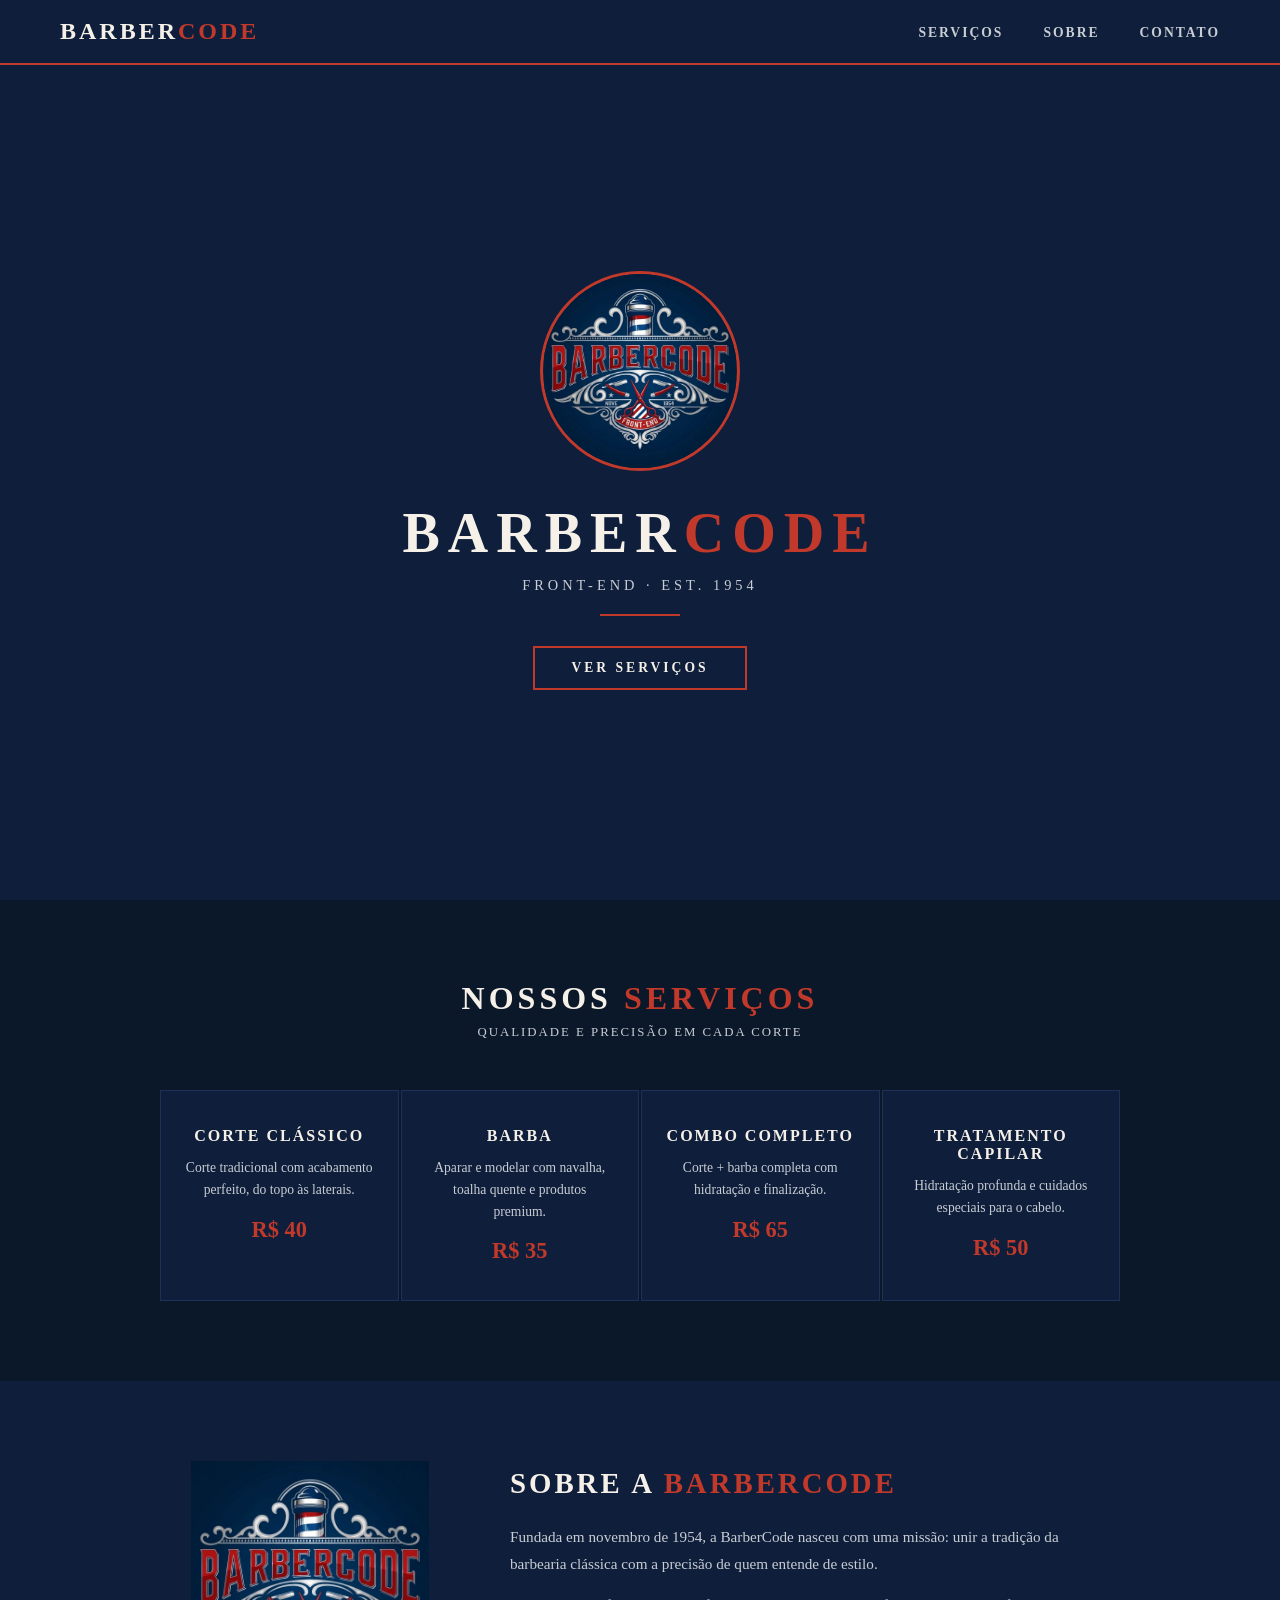
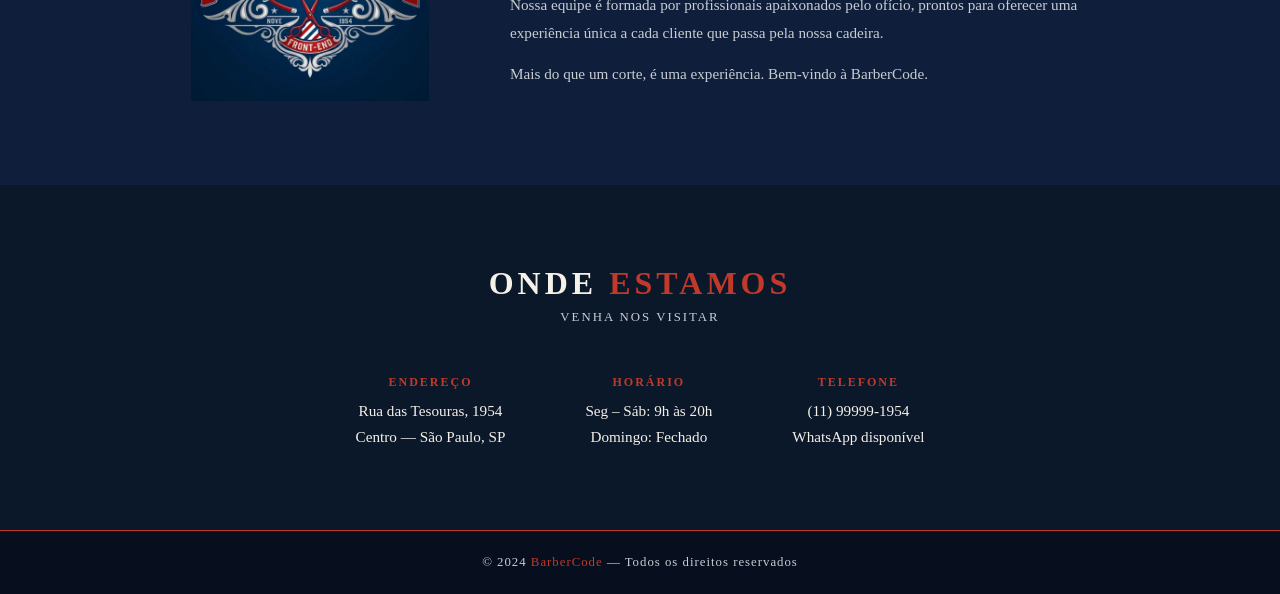
==== barbercode.html @ b0cf2712 "Add files via upload" ====
<!DOCTYPE html>
<html lang="pt-BR">
<head>
  <meta charset="UTF-8">
  <meta name="viewport" content="width=device-width, initial-scale=1.0">
  <title>BarberCode</title>
  <link rel="stylesheet" href="style.css">
</head>
<body>

  <nav>
    <div class="logo-text">Barber<span>Code</span></div>
    <ul>
      <li><a href="#servicos">Serviços</a></li>
      <li><a href="#sobre">Sobre</a></li>
      <li><a href="#contato">Contato</a></li>
    </ul>
  </nav>

  <section class="hero">
    <img src="[data-uri]" alt="BarberCode Logo" class="hero-logo">
    <h1>Barber<span>Code</span></h1>
    <p class="tagline">Front-End &middot; Est. 1954</p>
    <hr class="divider">
    <a href="#servicos" class="btn">Ver Serviços</a>
  </section>

  <section class="services" id="servicos">
    <h2>Nossos <span>Serviços</span></h2>
    <p class="section-sub">Qualidade e precisão em cada corte</p>
    <div class="services-grid">
      <div class="service-card">
        <h3>Corte Clássico</h3>
        <p>Corte tradicional com acabamento perfeito, do topo às laterais.</p>
        <strong>R$ 40</strong>
      </div>
      <div class="service-card">
        <h3>Barba</h3>
        <p>Aparar e modelar com navalha, toalha quente e produtos premium.</p>
        <strong>R$ 35</strong>
      </div>
      <div class="service-card">
        <h3>Combo Completo</h3>
        <p>Corte + barba completa com hidratação e finalização.</p>
        <strong>R$ 65</strong>
      </div>
      <div class="service-card">
        <h3>Tratamento Capilar</h3>
        <p>Hidratação profunda e cuidados especiais para o cabelo.</p>
        <strong>R$ 50</strong>
      </div>
    </div>
  </section>

  <section class="about" id="sobre">
    <div class="about-img">
      <img src="[data-uri]" alt="BarberCode">
    </div>
    <div class="about-text">
      <h2>Sobre a <span>BarberCode</span></h2>
      <p>Fundada em novembro de 1954, a BarberCode nasceu com uma missão: unir a tradição da barbearia clássica com a precisão de quem entende de estilo.</p>
      <p>Nossa equipe é formada por profissionais apaixonados pelo ofício, prontos para oferecer uma experiência única a cada cliente que passa pela nossa cadeira.</p>
      <p>Mais do que um corte, é uma experiência. Bem-vindo à BarberCode.</p>
    </div>
  </section>

  <section class="contact" id="contato">
    <h2>Onde <span>Estamos</span></h2>
    <p class="section-sub">Venha nos visitar</p>
    <div class="contact-grid">
      <div class="contact-item">
        <h4>Endereço</h4>
        <p>Rua das Tesouras, 1954</p>
        <p>Centro — São Paulo, SP</p>
      </div>
      <div class="contact-item">
        <h4>Horário</h4>
        <p>Seg – Sáb: 9h às 20h</p>
        <p>Domingo: Fechado</p>
      </div>
      <div class="contact-item">
        <h4>Telefone</h4>
        <p>(11) 99999-1954</p>
        <p>WhatsApp disponível</p>
      </div>
    </div>
  </section>

  <footer>
    <p>&copy; 2024 <span>BarberCode</span> — Todos os direitos reservados</p>
  </footer>

</body>
</html>
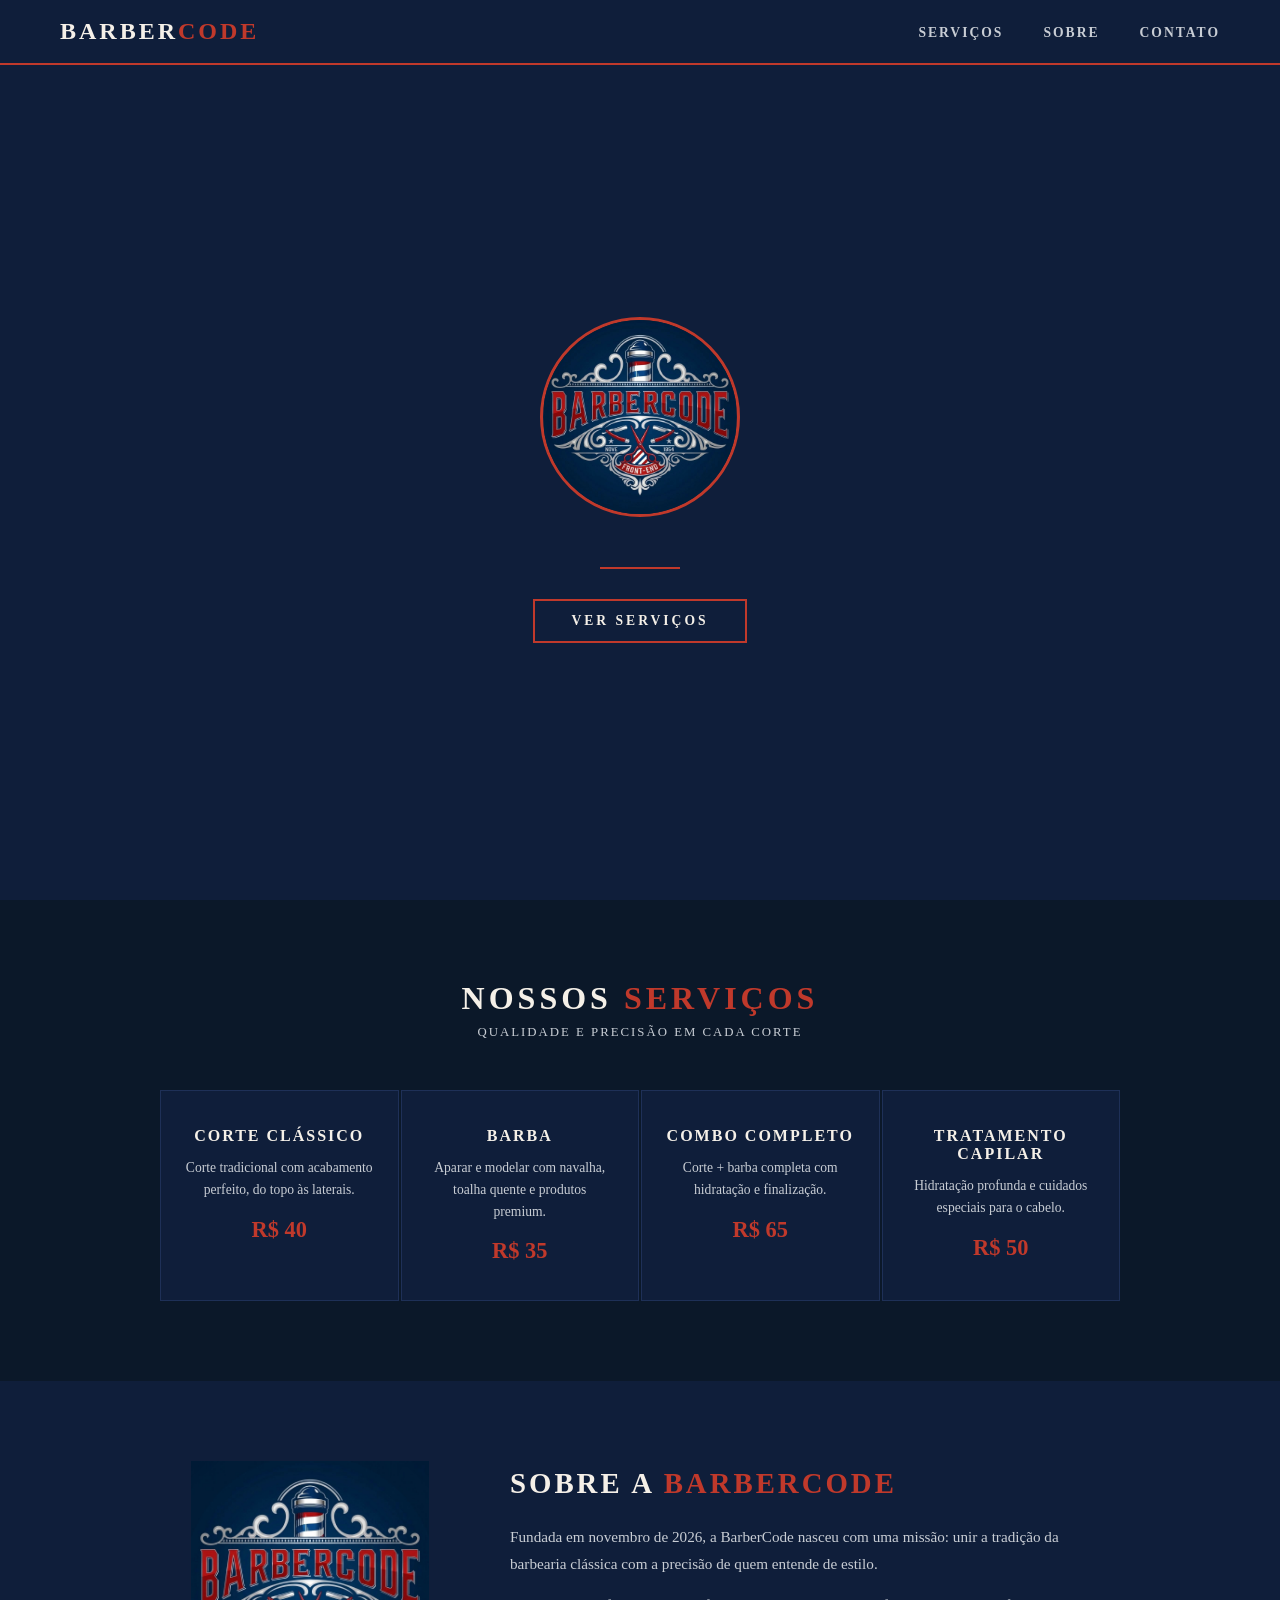
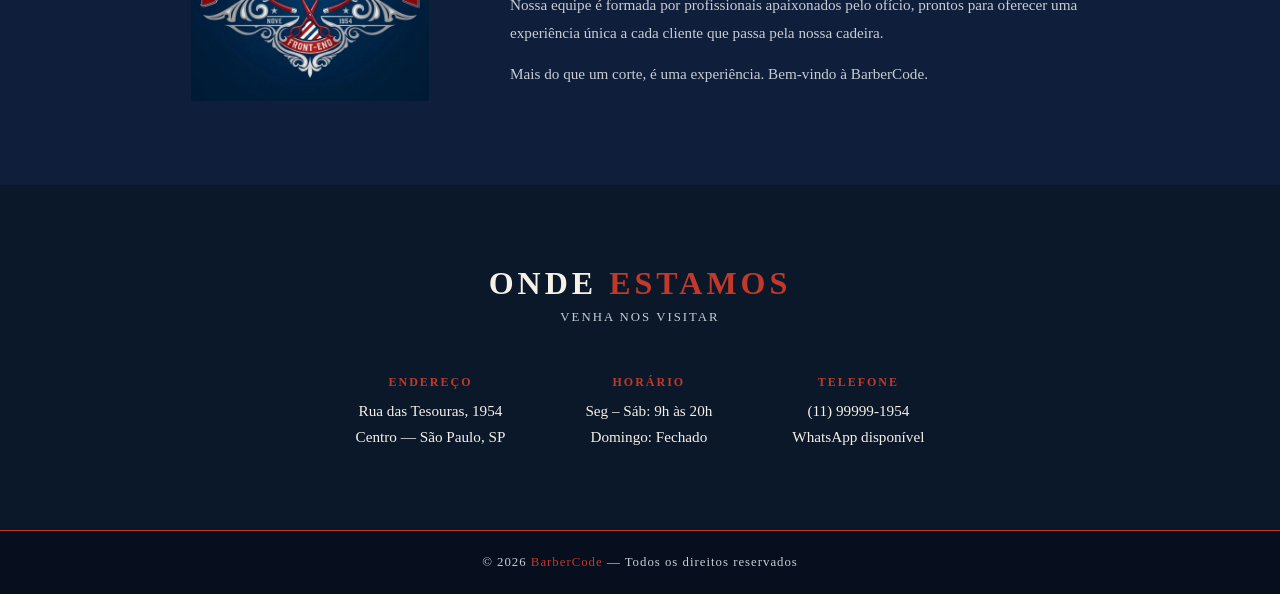
==== commit 342ae42d: "Add files via upload" ====
--- a/barbercode.html
+++ b/barbercode.html
@@ -18,9 +18,7 @@
   </nav>
 
   <section class="hero">
-    <img src="[data-uri]" alt="BarberCode Logo" class="hero-logo">
-    <h1>Barber<span>Code</span></h1>
-    <p class="tagline">Front-End &middot; Est. 1954</p>
+    <img class="hero-logo" src="logo barbear.jpeg" alt="Barbeiro cortando cabelo">
     <hr class="divider">
     <a href="#servicos" class="btn">Ver Serviços</a>
   </section>
@@ -54,11 +52,11 @@
 
   <section class="about" id="sobre">
     <div class="about-img">
-      <img src="[data-uri]